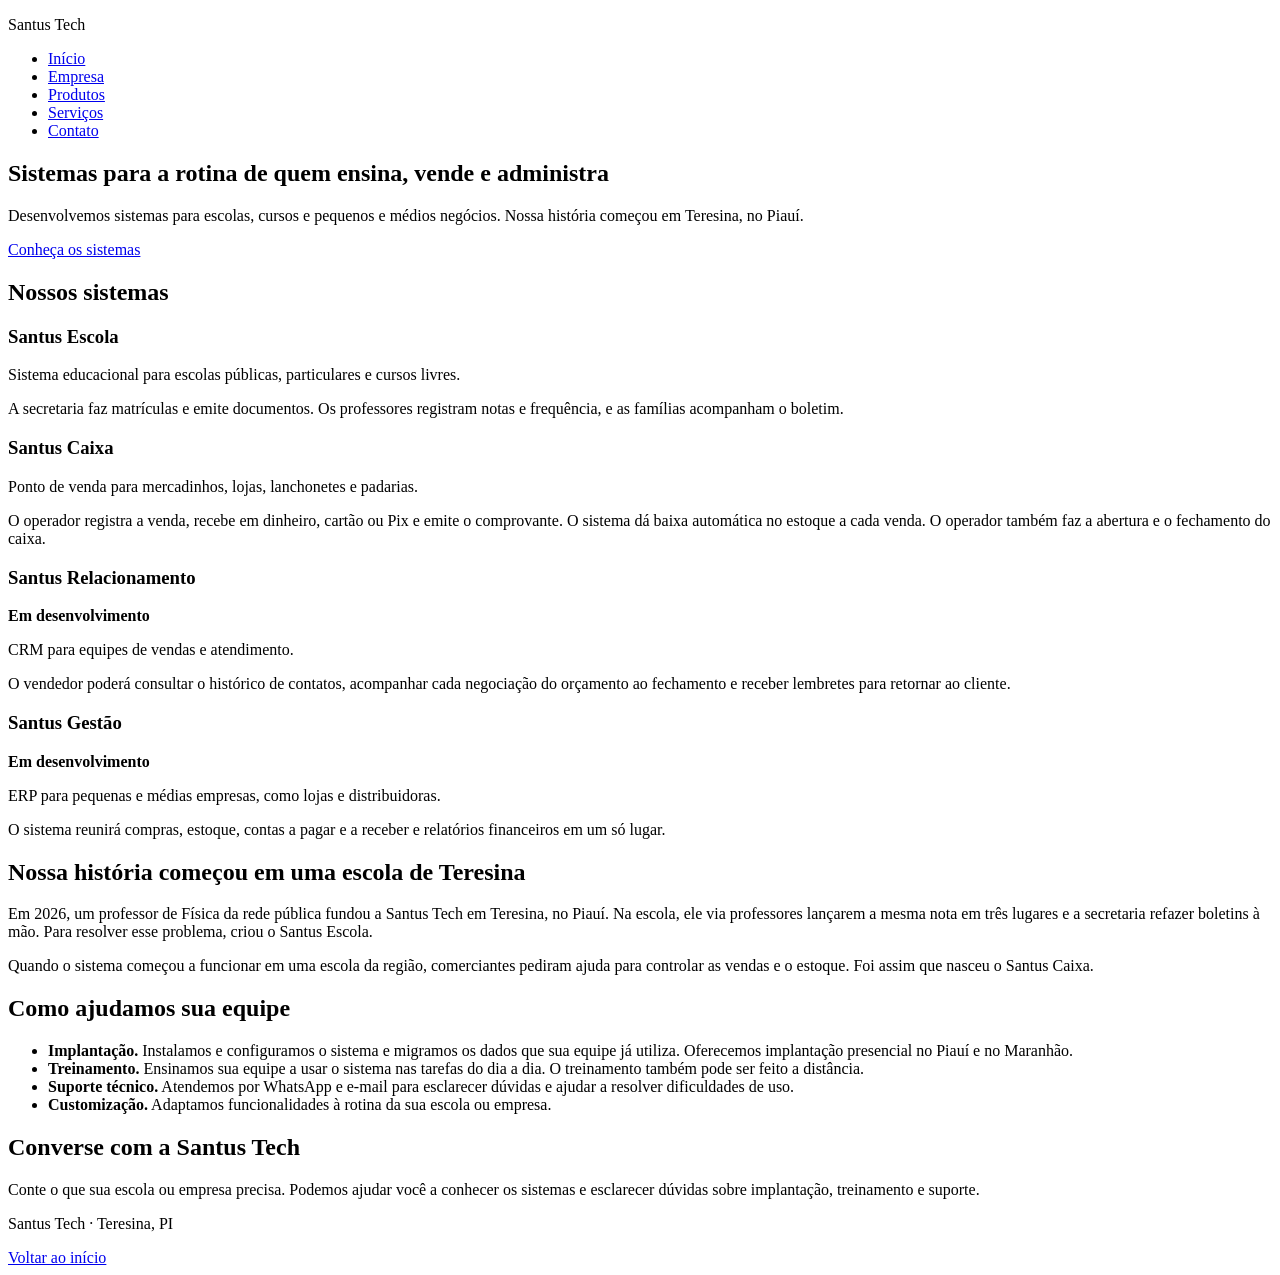
==== index.html @ ca10cbc4 "Cria estrutura HTML da página inicial da Santus Tech" ====
<!doctype html>
<html lang="pt-BR">
  <head>
    <meta charset="UTF-8" />
    <meta name="viewport" content="width=device-width, initial-scale=1.0" />
    <title>Santus Tech | Sistemas para escolas e empresas</title>
  </head>
  <body>
    <header>
      <p>Santus Tech</p>
      <nav aria-label="Menu principal">
        <ul>
          <li><a href="#inicio">Início</a></li>
          <li><a href="#empresa">Empresa</a></li>
          <li><a href="#produtos">Produtos</a></li>
          <li><a href="#servicos">Serviços</a></li>
          <li><a href="#contato">Contato</a></li>
        </ul>
      </nav>
    </header>

    <main>
      <section id="inicio">
        <h1>Sistemas para a rotina de quem ensina, vende e administra</h1>
        <p>
          Desenvolvemos sistemas para escolas, cursos e pequenos e médios
          negócios. Nossa história começou em Teresina, no Piauí.
        </p>
        <a href="#produtos">Conheça os sistemas</a>
      </section>

      <section id="produtos">
        <h2>Nossos sistemas</h2>

        <article>
          <h3>Santus Escola</h3>
          <p>
            Sistema educacional para escolas públicas, particulares e cursos
            livres.
          </p>
          <p>
            A secretaria faz matrículas e emite documentos. Os professores
            registram notas e frequência, e as famílias acompanham o boletim.
          </p>
        </article>

        <article>
          <h3>Santus Caixa</h3>
          <p>Ponto de venda para mercadinhos, lojas, lanchonetes e padarias.</p>
          <p>
            O operador registra a venda, recebe em dinheiro, cartão ou Pix e
            emite o comprovante. O sistema dá baixa automática no estoque a cada
            venda. O operador também faz a abertura e o fechamento do caixa.
          </p>
        </article>

        <article>
          <h3>Santus Relacionamento</h3>
          <p><strong>Em desenvolvimento</strong></p>
          <p>CRM para equipes de vendas e atendimento.</p>
          <p>
            O vendedor poderá consultar o histórico de contatos, acompanhar cada
            negociação do orçamento ao fechamento e receber lembretes para
            retornar ao cliente.
          </p>
        </article>

        <article>
          <h3>Santus Gestão</h3>
          <p><strong>Em desenvolvimento</strong></p>
          <p>
            ERP para pequenas e médias empresas, como lojas e distribuidoras.
          </p>
          <p>
            O sistema reunirá compras, estoque, contas a pagar e a receber e
            relatórios financeiros em um só lugar.
          </p>
        </article>
      </section>

      <section id="empresa">
        <h2>Nossa história começou em uma escola de Teresina</h2>
        <p>
          Em 2026, um professor de Física da rede pública fundou a Santus Tech
          em Teresina, no Piauí. Na escola, ele via professores lançarem a mesma
          nota em três lugares e a secretaria refazer boletins à mão. Para
          resolver esse problema, criou o Santus Escola.
        </p>
        <p>
          Quando o sistema começou a funcionar em uma escola da região,
          comerciantes pediram ajuda para controlar as vendas e o estoque. Foi
          assim que nasceu o Santus Caixa.
        </p>
      </section>

      <section id="servicos">
        <h2>Como ajudamos sua equipe</h2>
        <ul>
          <li>
            <strong>Implantação.</strong> Instalamos e configuramos o sistema e
            migramos os dados que sua equipe já utiliza. Oferecemos implantação
            presencial no Piauí e no Maranhão.
          </li>
          <li>
            <strong>Treinamento.</strong> Ensinamos sua equipe a usar o sistema
            nas tarefas do dia a dia. O treinamento também pode ser feito a
            distância.
          </li>
          <li>
            <strong>Suporte técnico.</strong> Atendemos por WhatsApp e e-mail
            para esclarecer dúvidas e ajudar a resolver dificuldades de uso.
          </li>
          <li>
            <strong>Customização.</strong> Adaptamos funcionalidades à rotina da
            sua escola ou empresa.
          </li>
        </ul>
      </section>
      <section id="contato">
        <h2>Converse com a Santus Tech</h2>
        <p>
          Conte o que sua escola ou empresa precisa. Podemos ajudar você a
          conhecer os sistemas e esclarecer dúvidas sobre implantação,
          treinamento e suporte.
        </p>
      </section>
    </main>
    <footer>
      <p>Santus Tech · Teresina, PI</p>
      <a href="#inicio">Voltar ao início</a>
    </footer>
  </body>
</html>
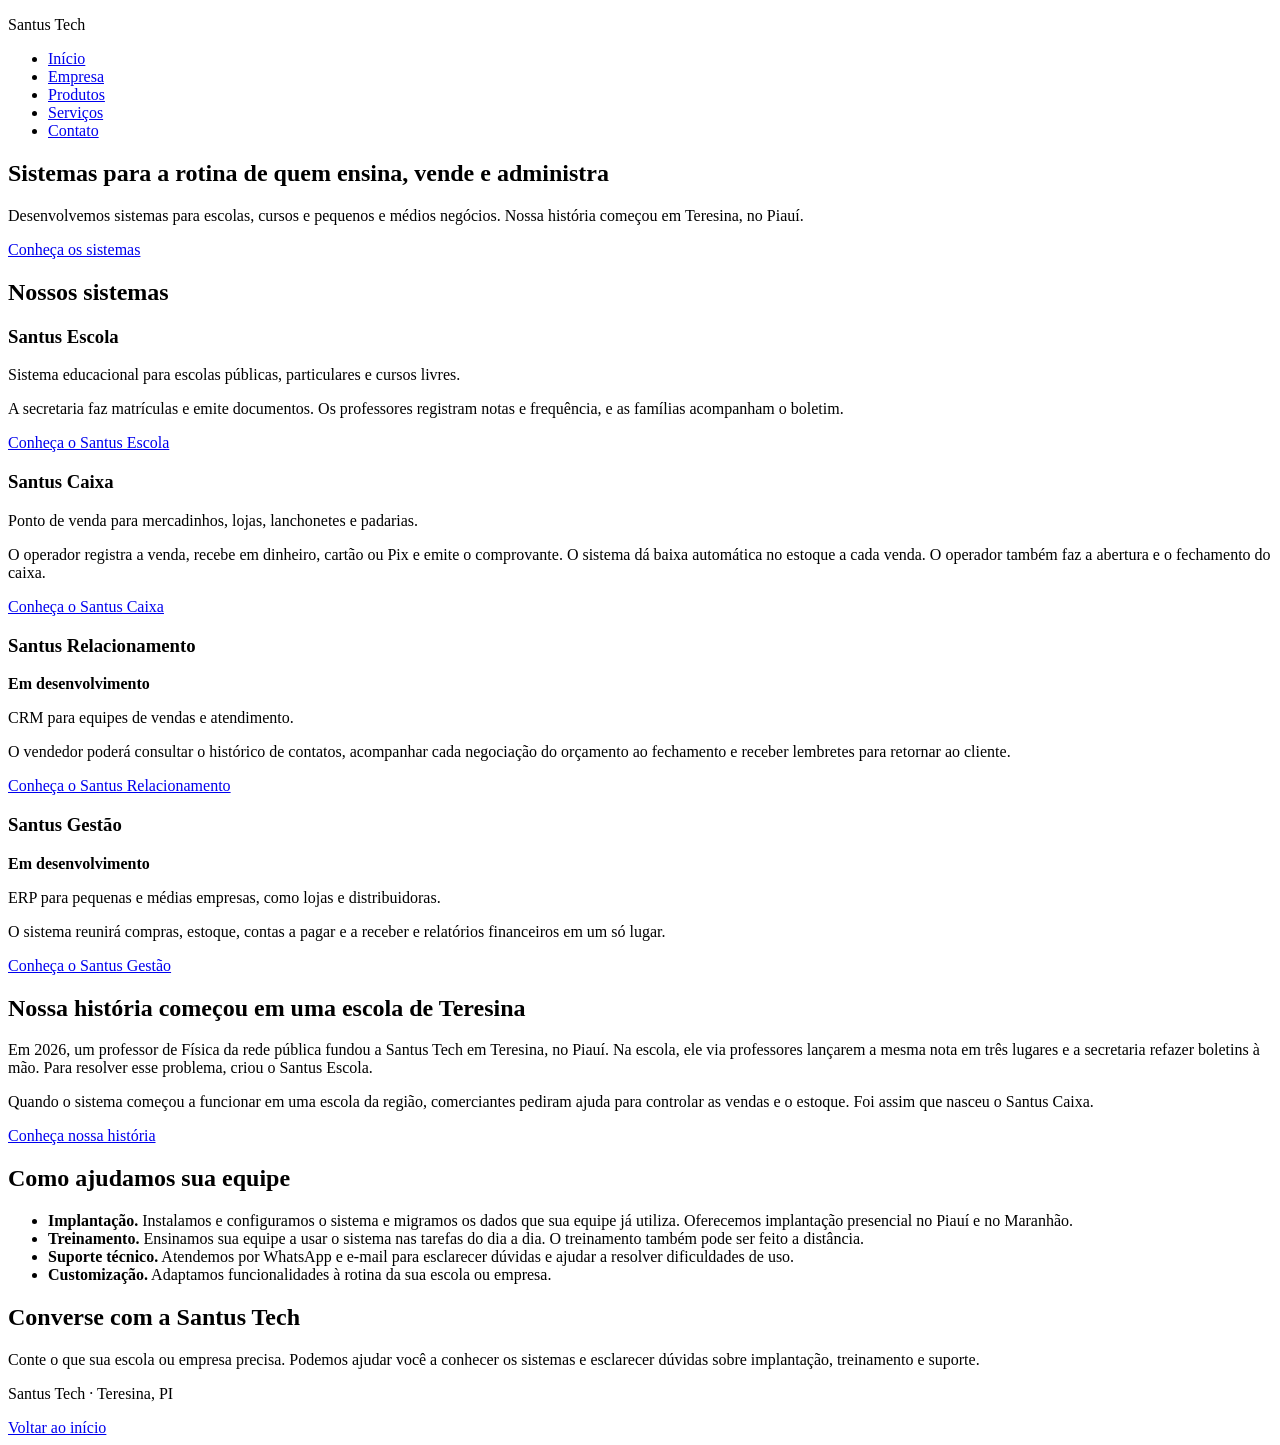
==== commit 352022c3: "Atualização dos html" ====
--- a/index.html
+++ b/index.html
@@ -11,7 +11,7 @@
       <nav aria-label="Menu principal">
         <ul>
           <li><a href="#inicio">Início</a></li>
-          <li><a href="#empresa">Empresa</a></li>
+          <li><a href="empresa.html">Empresa</a></li>
           <li><a href="#produtos">Produtos</a></li>
           <li><a href="#servicos">Serviços</a></li>
           <li><a href="#contato">Contato</a></li>
@@ -42,6 +42,7 @@
             A secretaria faz matrículas e emite documentos. Os professores
             registram notas e frequência, e as famílias acompanham o boletim.
           </p>
+          <a href="santus-escola.html">Conheça o Santus Escola</a>
         </article>
 
         <article>
@@ -52,6 +53,7 @@
             emite o comprovante. O sistema dá baixa automática no estoque a cada
             venda. O operador também faz a abertura e o fechamento do caixa.
           </p>
+          <a href="santus-caixa.html">Conheça o Santus Caixa</a>
         </article>
 
         <article>
@@ -63,6 +65,9 @@
             negociação do orçamento ao fechamento e receber lembretes para
             retornar ao cliente.
           </p>
+          <a href="santus-relacionamento.html"
+            >Conheça o Santus Relacionamento</a
+          >
         </article>
 
         <article>
@@ -75,6 +80,7 @@
             O sistema reunirá compras, estoque, contas a pagar e a receber e
             relatórios financeiros em um só lugar.
           </p>
+          <a href="santus-gestao.html">Conheça o Santus Gestão</a>
         </article>
       </section>
 
@@ -91,6 +97,7 @@
           comerciantes pediram ajuda para controlar as vendas e o estoque. Foi
           assim que nasceu o Santus Caixa.
         </p>
+        <a href="empresa.html">Conheça nossa história</a>
       </section>
 
       <section id="servicos">
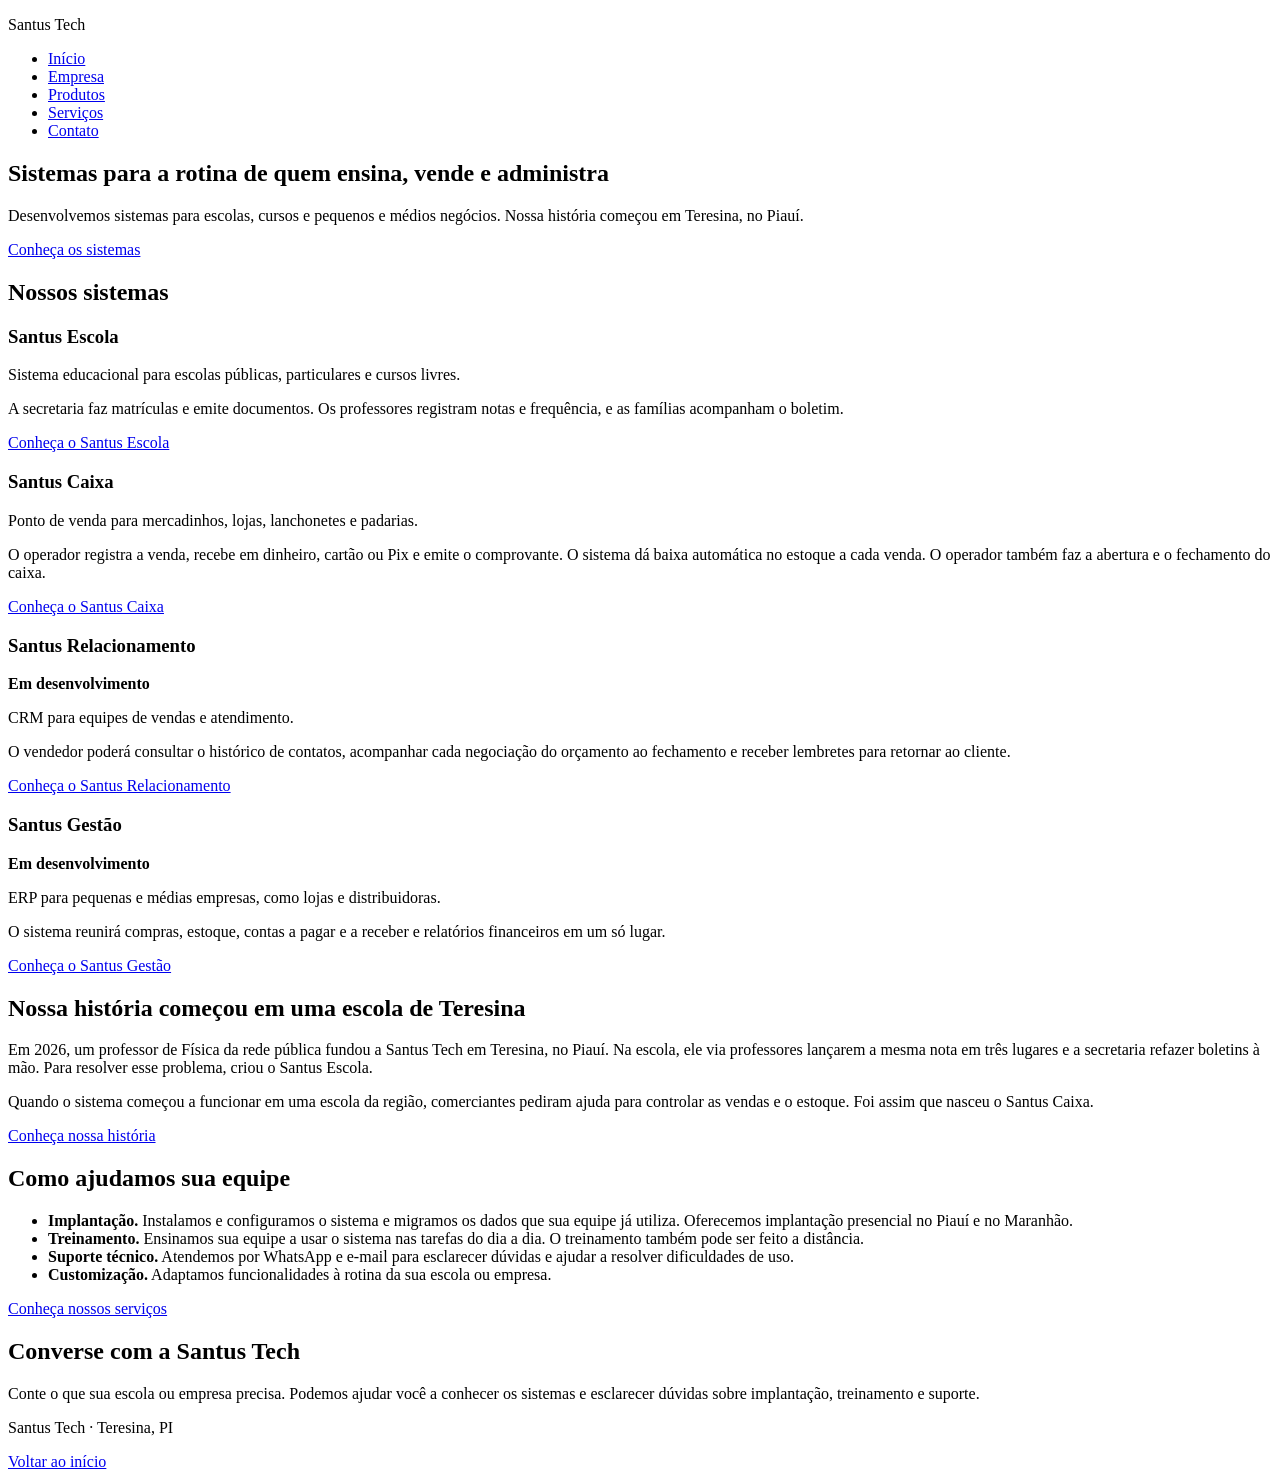
==== commit 6d607080: "Atualização das paginas html" ====
--- a/index.html
+++ b/index.html
@@ -13,7 +13,7 @@
           <li><a href="#inicio">Início</a></li>
           <li><a href="empresa.html">Empresa</a></li>
           <li><a href="#produtos">Produtos</a></li>
-          <li><a href="#servicos">Serviços</a></li>
+          <li><a href="servicos.html">Serviços</a></li>
           <li><a href="#contato">Contato</a></li>
         </ul>
       </nav>
@@ -122,6 +122,7 @@
             sua escola ou empresa.
           </li>
         </ul>
+        <a href="servicos.html">Conheça nossos serviços</a>
       </section>
       <section id="contato">
         <h2>Converse com a Santus Tech</h2>
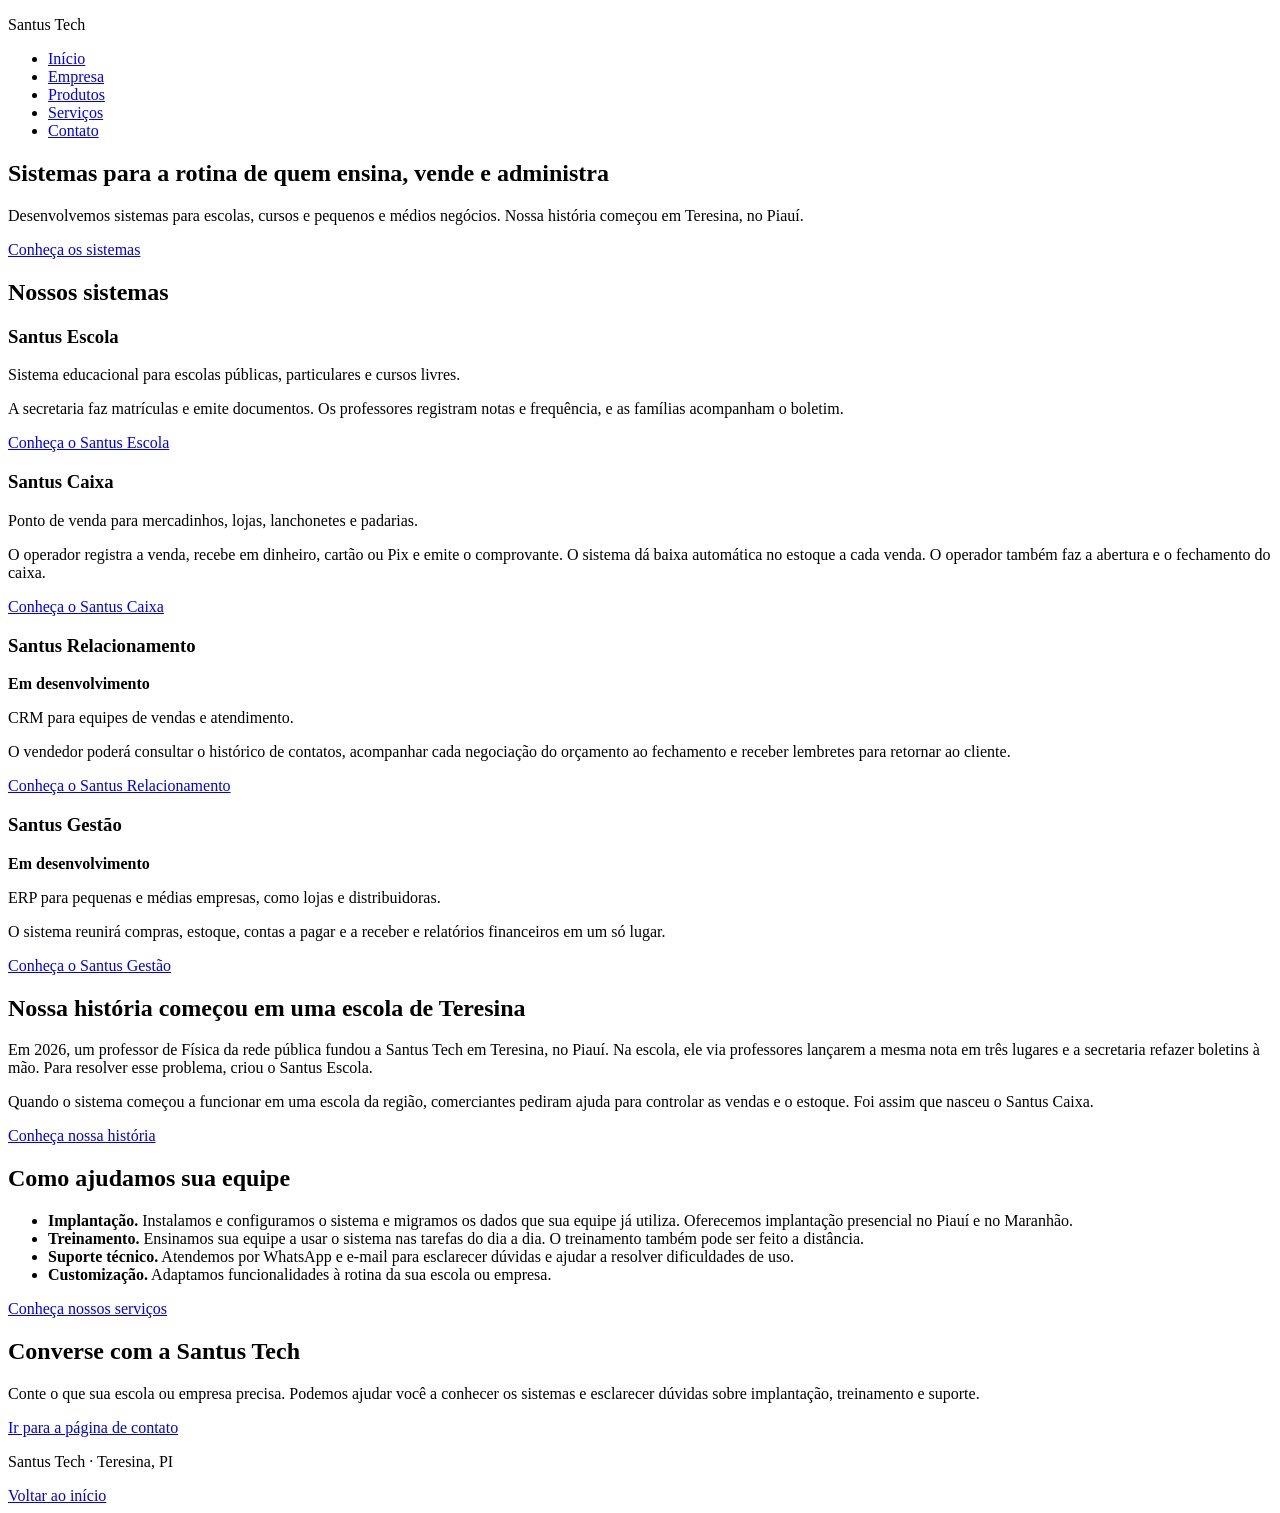
==== commit 383c4b0a: "Atualização das páginas do html" ====
--- a/index.html
+++ b/index.html
@@ -12,9 +12,9 @@
         <ul>
           <li><a href="#inicio">Início</a></li>
           <li><a href="empresa.html">Empresa</a></li>
-          <li><a href="#produtos">Produtos</a></li>
+          <li><a href="produtos.html">Produtos</a></li>
           <li><a href="servicos.html">Serviços</a></li>
-          <li><a href="#contato">Contato</a></li>
+          <li><a href="contato.html">Contato</a></li>
         </ul>
       </nav>
     </header>
@@ -131,6 +131,7 @@
           conhecer os sistemas e esclarecer dúvidas sobre implantação,
           treinamento e suporte.
         </p>
+        <a href="contato.html">Ir para a página de contato</a>
       </section>
     </main>
     <footer>
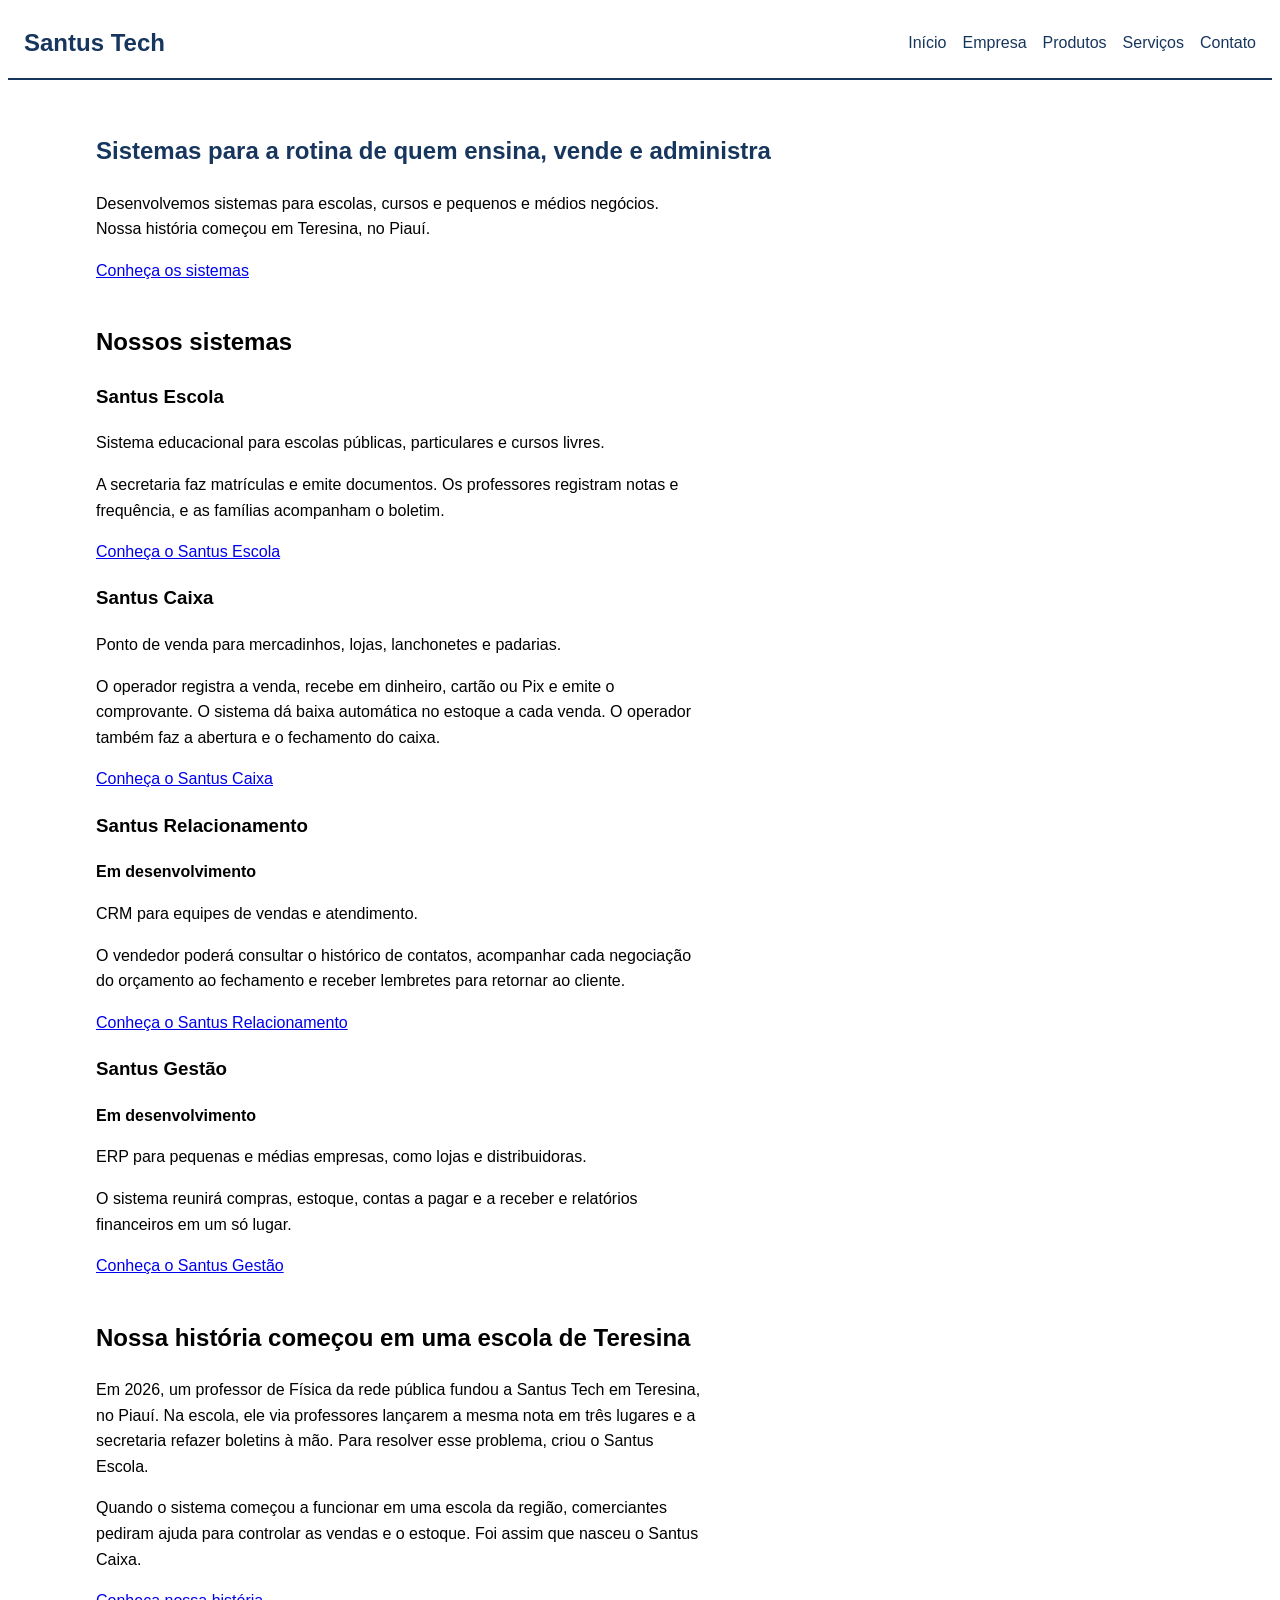
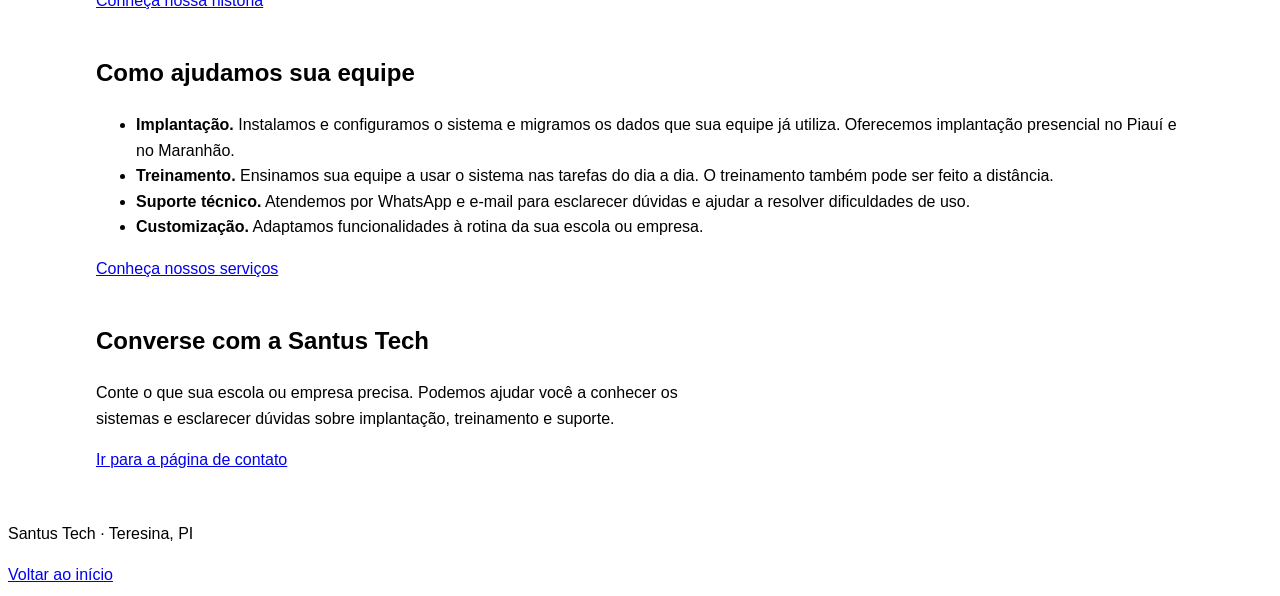
==== commit 4a13a50d: "Atualização css" ====
--- a/index.html
+++ b/index.html
@@ -4,6 +4,7 @@
     <meta charset="UTF-8" />
     <meta name="viewport" content="width=device-width, initial-scale=1.0" />
     <title>Santus Tech | Sistemas para escolas e empresas</title>
+    <link rel="stylesheet" href="css/estilos.css" />
   </head>
   <body>
     <header>
--- a/css/estilos.css
+++ b/css/estilos.css
@@ -0,0 +1,73 @@
+body {
+  font-family: 'Inter', Arial, sans-serif;
+  line-height: 1.6;
+}
+
+h1 {
+  color: #17365d;
+}
+
+header {
+  display: flex;
+  align-items: center;
+  justify-content: space-between;
+  flex-wrap: wrap;
+  gap: 1rem 2rem;
+  padding: 1rem;
+  border-bottom: 2px solid #17365d;
+}
+
+header > p {
+  margin: 0;
+  color: #17365d;
+  font-size: 1.5rem;
+  font-weight: 700;
+}
+
+header > p a {
+  color: inherit;
+  text-decoration: none;
+}
+
+header nav ul {
+  display: flex;
+  flex-wrap: wrap;
+  align-items: center;
+  gap: 0.5rem 1rem;
+  margin: 0;
+  padding: 0;
+  list-style: none;
+}
+
+header nav a {
+  display: inline-block;
+  padding: 0.25rem 0;
+  color: #17365d;
+  text-decoration: none;
+}
+
+header nav a:hover,
+header nav a[aria-current='page'] {
+  text-decoration: underline;
+  text-underline-offset: 0.25em;
+}
+
+header a:focus-visible {
+  outline: 2px solid #17365d;
+  outline-offset: 3px;
+}
+
+main {
+  box-sizing: border-box;
+  max-width: 70rem;
+  margin-inline: auto;
+  padding: 2rem 1rem;
+}
+
+main p {
+  max-width: 68ch;
+}
+
+main section + section {
+  margin-block-start: 2.5rem;
+}
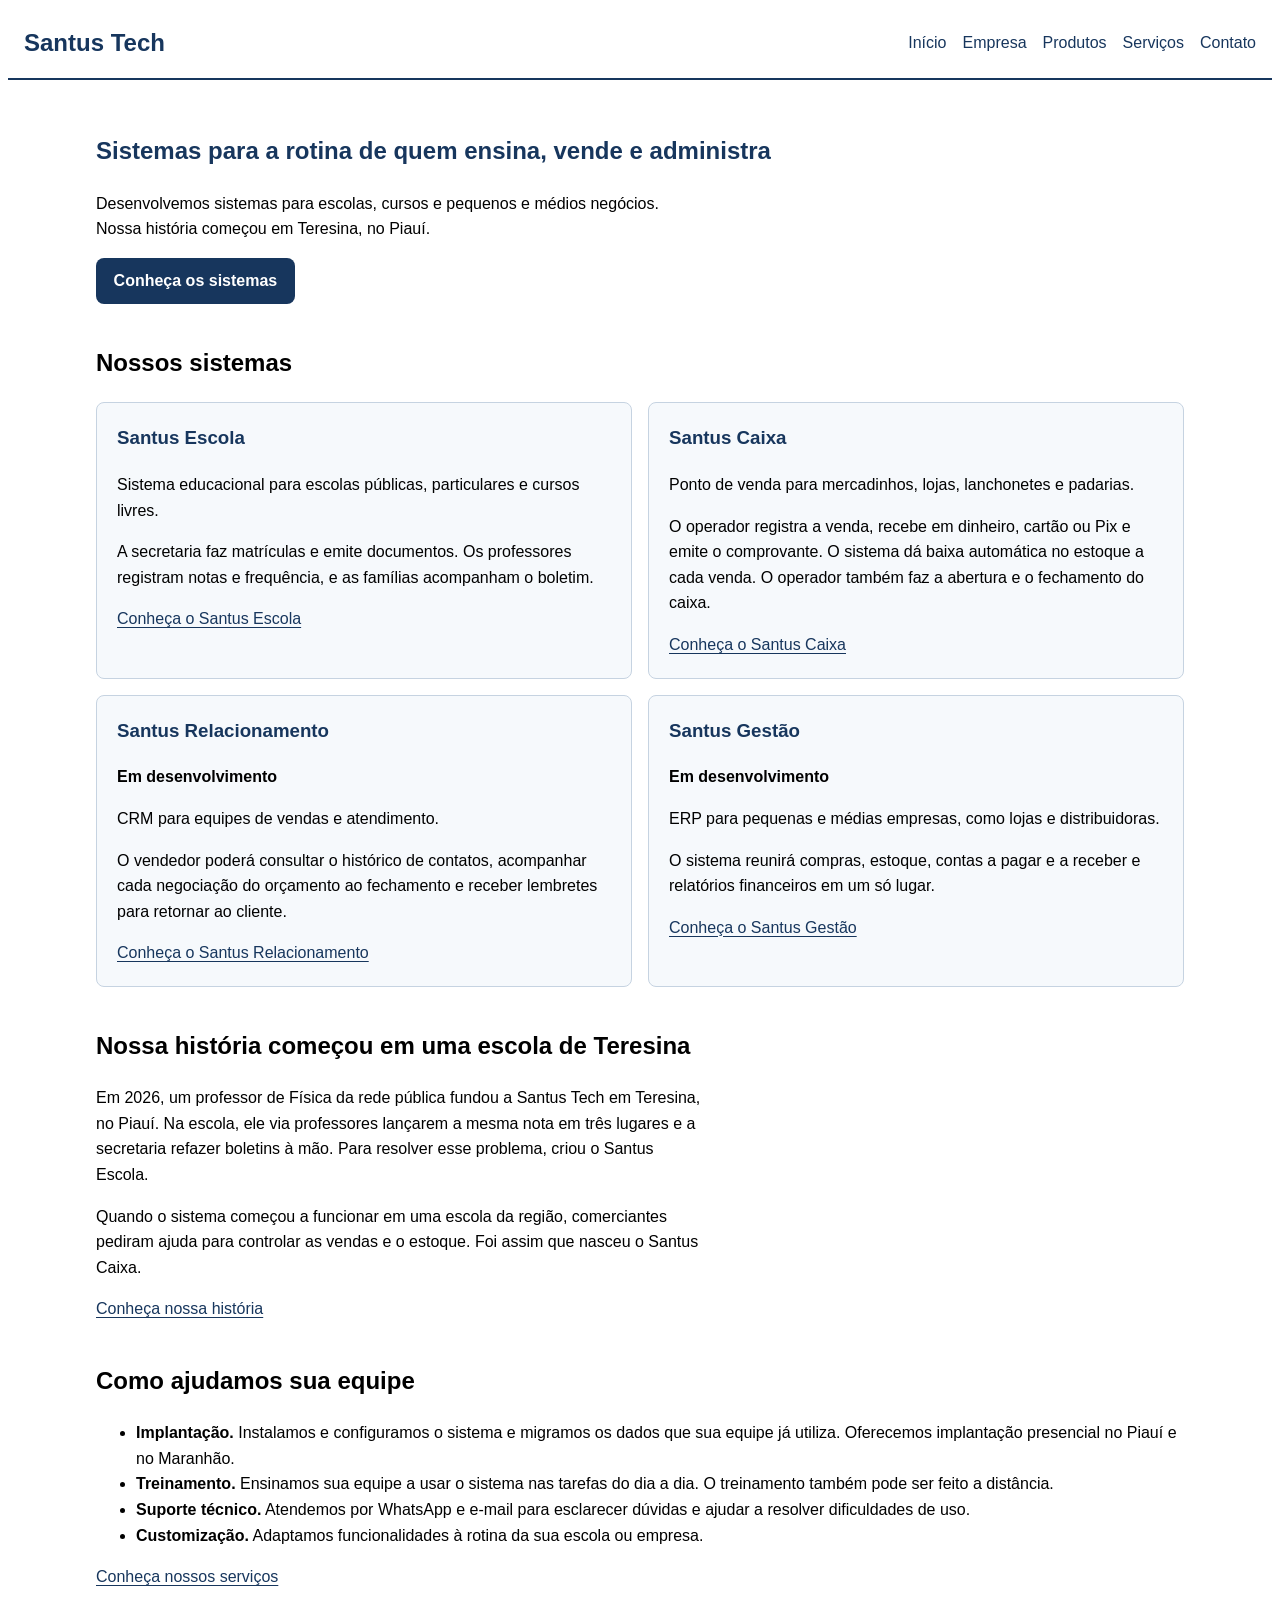
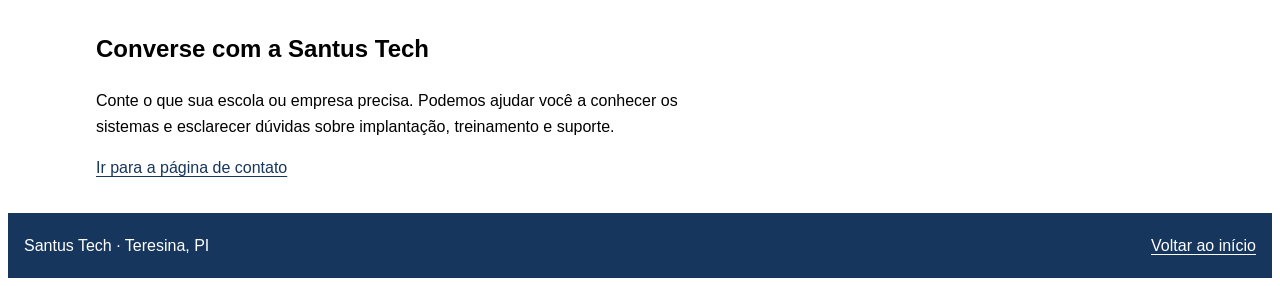
==== commit 590a698a: "Atualização das páginas com butões" ====
--- a/index.html
+++ b/index.html
@@ -7,7 +7,7 @@
     <link rel="stylesheet" href="css/estilos.css" />
   </head>
   <body>
-    <header>
+    <header id="inicio">
       <p>Santus Tech</p>
       <nav aria-label="Menu principal">
         <ul>
@@ -21,68 +21,72 @@
     </header>
 
     <main>
-      <section id="inicio">
+      <section>
         <h1>Sistemas para a rotina de quem ensina, vende e administra</h1>
         <p>
           Desenvolvemos sistemas para escolas, cursos e pequenos e médios
           negócios. Nossa história começou em Teresina, no Piauí.
         </p>
-        <a href="#produtos">Conheça os sistemas</a>
+        <a class="botao-principal" href="#produtos">Conheça os sistemas</a>
       </section>
 
       <section id="produtos">
         <h2>Nossos sistemas</h2>
+        <div class="grade-produtos">
+          <article>
+            <h3>Santus Escola</h3>
+            <p>
+              Sistema educacional para escolas públicas, particulares e cursos
+              livres.
+            </p>
+            <p>
+              A secretaria faz matrículas e emite documentos. Os professores
+              registram notas e frequência, e as famílias acompanham o boletim.
+            </p>
+            <a href="santus-escola.html">Conheça o Santus Escola</a>
+          </article>
 
-        <article>
-          <h3>Santus Escola</h3>
-          <p>
-            Sistema educacional para escolas públicas, particulares e cursos
-            livres.
-          </p>
-          <p>
-            A secretaria faz matrículas e emite documentos. Os professores
-            registram notas e frequência, e as famílias acompanham o boletim.
-          </p>
-          <a href="santus-escola.html">Conheça o Santus Escola</a>
-        </article>
+          <article>
+            <h3>Santus Caixa</h3>
+            <p>
+              Ponto de venda para mercadinhos, lojas, lanchonetes e padarias.
+            </p>
+            <p>
+              O operador registra a venda, recebe em dinheiro, cartão ou Pix e
+              emite o comprovante. O sistema dá baixa automática no estoque a
+              cada venda. O operador também faz a abertura e o fechamento do
+              caixa.
+            </p>
+            <a href="santus-caixa.html">Conheça o Santus Caixa</a>
+          </article>
 
-        <article>
-          <h3>Santus Caixa</h3>
-          <p>Ponto de venda para mercadinhos, lojas, lanchonetes e padarias.</p>
-          <p>
-            O operador registra a venda, recebe em dinheiro, cartão ou Pix e
-            emite o comprovante. O sistema dá baixa automática no estoque a cada
-            venda. O operador também faz a abertura e o fechamento do caixa.
-          </p>
-          <a href="santus-caixa.html">Conheça o Santus Caixa</a>
-        </article>
+          <article>
+            <h3>Santus Relacionamento</h3>
+            <p><strong>Em desenvolvimento</strong></p>
+            <p>CRM para equipes de vendas e atendimento.</p>
+            <p>
+              O vendedor poderá consultar o histórico de contatos, acompanhar
+              cada negociação do orçamento ao fechamento e receber lembretes
+              para retornar ao cliente.
+            </p>
+            <a href="santus-relacionamento.html"
+              >Conheça o Santus Relacionamento</a
+            >
+          </article>
 
-        <article>
-          <h3>Santus Relacionamento</h3>
-          <p><strong>Em desenvolvimento</strong></p>
-          <p>CRM para equipes de vendas e atendimento.</p>
-          <p>
-            O vendedor poderá consultar o histórico de contatos, acompanhar cada
-            negociação do orçamento ao fechamento e receber lembretes para
-            retornar ao cliente.
-          </p>
-          <a href="santus-relacionamento.html"
-            >Conheça o Santus Relacionamento</a
-          >
-        </article>
-
-        <article>
-          <h3>Santus Gestão</h3>
-          <p><strong>Em desenvolvimento</strong></p>
-          <p>
-            ERP para pequenas e médias empresas, como lojas e distribuidoras.
-          </p>
-          <p>
-            O sistema reunirá compras, estoque, contas a pagar e a receber e
-            relatórios financeiros em um só lugar.
-          </p>
-          <a href="santus-gestao.html">Conheça o Santus Gestão</a>
-        </article>
+          <article>
+            <h3>Santus Gestão</h3>
+            <p><strong>Em desenvolvimento</strong></p>
+            <p>
+              ERP para pequenas e médias empresas, como lojas e distribuidoras.
+            </p>
+            <p>
+              O sistema reunirá compras, estoque, contas a pagar e a receber e
+              relatórios financeiros em um só lugar.
+            </p>
+            <a href="santus-gestao.html">Conheça o Santus Gestão</a>
+          </article>
+        </div>
       </section>
 
       <section id="empresa">
--- a/css/estilos.css
+++ b/css/estilos.css
@@ -71,3 +71,86 @@
 main section + section {
   margin-block-start: 2.5rem;
 }
+.grade-produtos {
+  display: grid;
+  grid-template-columns: 1fr;
+  gap: 1rem;
+}
+
+.grade-produtos > article {
+  padding: 1.25rem;
+  border: 1px solid #c6d3e1;
+  border-radius: 0.5rem;
+  background-color: #f6f9fc;
+}
+
+.grade-produtos h2,
+.grade-produtos h3 {
+  margin-top: 0;
+  color: #17365d;
+}
+
+@media (min-width: 48rem) {
+  .grade-produtos {
+    grid-template-columns: 1fr 1fr;
+  }
+}
+
+main a {
+  color: #17365d;
+  text-decoration: underline;
+  text-underline-offset: 0.2em;
+}
+
+main a:hover {
+  text-decoration-thickness: 2px;
+}
+
+main a:focus-visible {
+  outline: 2px solid #17365d;
+  outline-offset: 3px;
+}
+
+.botao-principal {
+  display: inline-block;
+  padding: 0.65rem 1.1rem;
+  border-radius: 0.5rem;
+  background-color: #17365d;
+  color: #fff;
+  font-weight: 700;
+  text-decoration: none;
+}
+
+.botao-principal:hover {
+  background-color: #244c78;
+}
+
+footer {
+  display: flex;
+  align-items: center;
+  justify-content: space-between;
+  flex-wrap: wrap;
+  gap: 0.75rem 1.5rem;
+  padding: 1.25rem 1rem;
+  background-color: #17365d;
+  color: #fff;
+}
+
+footer p {
+  margin: 0;
+}
+
+footer a {
+  color: inherit;
+  text-decoration: underline;
+  text-underline-offset: 0.2em;
+}
+
+footer a:hover {
+  text-decoration-thickness: 2px;
+}
+
+footer a:focus-visible {
+  outline: 2px solid currentColor;
+  outline-offset: 3px;
+}
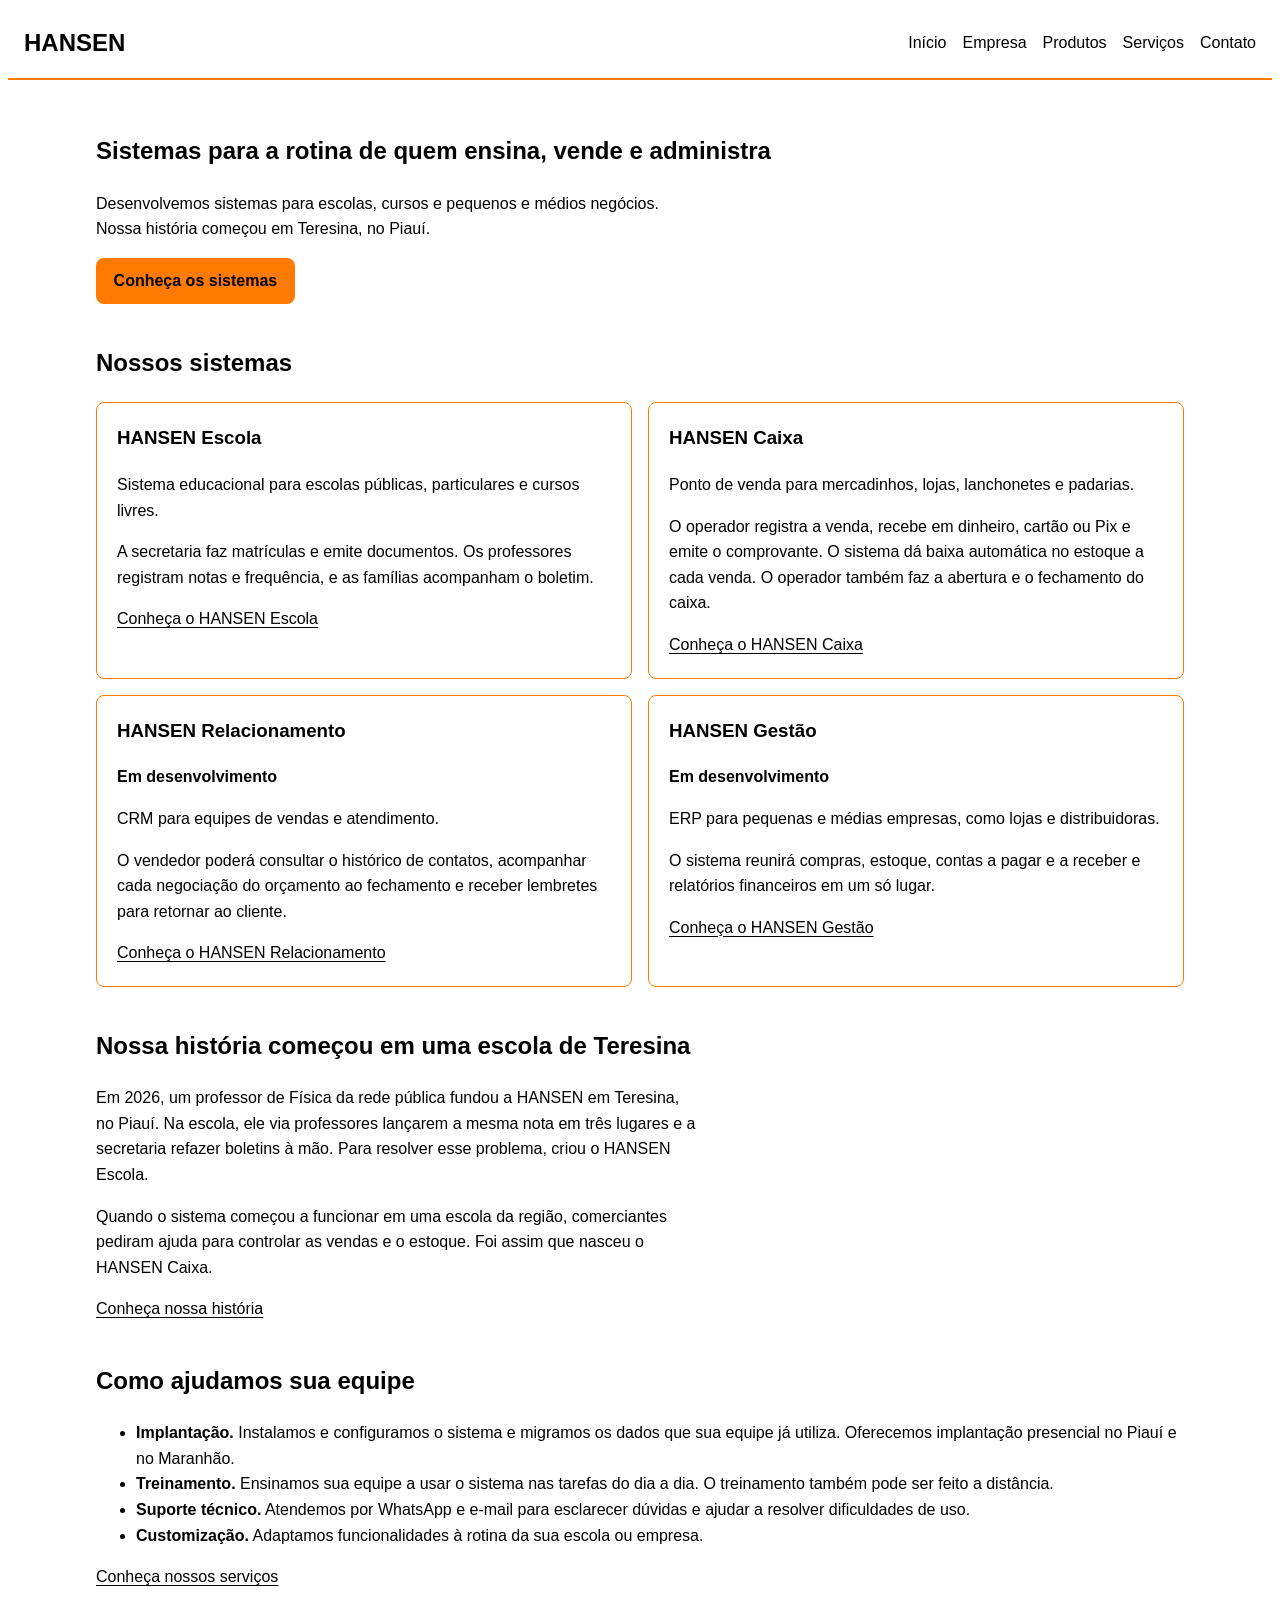
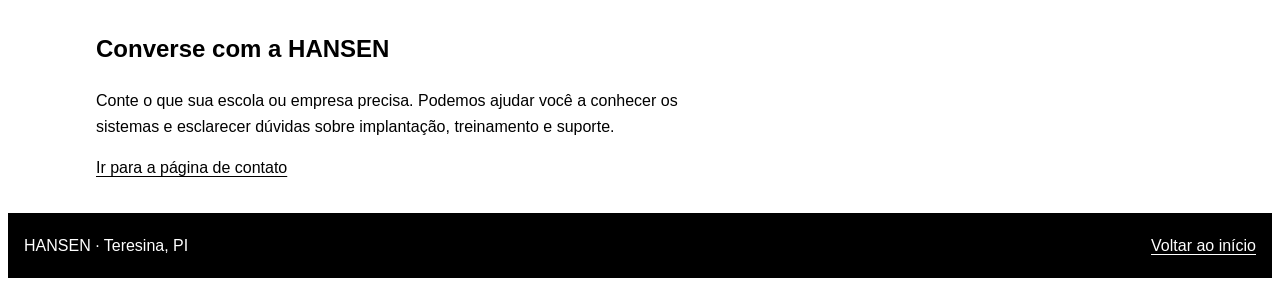
==== commit 9c6f505f: "Atualização do nome e cores" ====
--- a/index.html
+++ b/index.html
@@ -3,13 +3,26 @@
   <head>
     <meta charset="UTF-8" />
     <meta name="viewport" content="width=device-width, initial-scale=1.0" />
-    <title>Santus Tech | Sistemas para escolas e empresas</title>
+    <title>HANSEN | Sistemas para escolas e empresas</title>
+    <meta
+      name="description"
+      content="Conheça a HANSEN, de Teresina. Sistemas para escolas e empresas, com implantação, treinamento, suporte e customização."
+    />
     <link rel="stylesheet" href="css/estilos.css" />
+    <script src="js/menu.js" defer></script>
   </head>
   <body>
     <header id="inicio">
-      <p>Santus Tech</p>
-      <nav aria-label="Menu principal">
+      <p>HANSEN</p>
+      <button
+        class="botao-menu"
+        type="button"
+        aria-controls="menu-principal"
+        aria-expanded="false"
+      >
+        Abrir menu
+      </button>
+      <nav id="menu-principal" aria-label="Menu principal">
         <ul>
           <li><a href="#inicio">Início</a></li>
           <li><a href="empresa.html">Empresa</a></li>
@@ -34,7 +47,7 @@
         <h2>Nossos sistemas</h2>
         <div class="grade-produtos">
           <article>
-            <h3>Santus Escola</h3>
+            <h3>HANSEN Escola</h3>
             <p>
               Sistema educacional para escolas públicas, particulares e cursos
               livres.
@@ -43,11 +56,11 @@
               A secretaria faz matrículas e emite documentos. Os professores
               registram notas e frequência, e as famílias acompanham o boletim.
             </p>
-            <a href="santus-escola.html">Conheça o Santus Escola</a>
+            <a href="hansen-escola.html">Conheça o HANSEN Escola</a>
           </article>
 
           <article>
-            <h3>Santus Caixa</h3>
+            <h3>HANSEN Caixa</h3>
             <p>
               Ponto de venda para mercadinhos, lojas, lanchonetes e padarias.
             </p>
@@ -57,11 +70,11 @@
               cada venda. O operador também faz a abertura e o fechamento do
               caixa.
             </p>
-            <a href="santus-caixa.html">Conheça o Santus Caixa</a>
+            <a href="hansen-caixa.html">Conheça o HANSEN Caixa</a>
           </article>
 
           <article>
-            <h3>Santus Relacionamento</h3>
+            <h3>HANSEN Relacionamento</h3>
             <p><strong>Em desenvolvimento</strong></p>
             <p>CRM para equipes de vendas e atendimento.</p>
             <p>
@@ -69,13 +82,13 @@
               cada negociação do orçamento ao fechamento e receber lembretes
               para retornar ao cliente.
             </p>
-            <a href="santus-relacionamento.html"
-              >Conheça o Santus Relacionamento</a
+            <a href="hansen-relacionamento.html"
+              >Conheça o HANSEN Relacionamento</a
             >
           </article>
 
           <article>
-            <h3>Santus Gestão</h3>
+            <h3>HANSEN Gestão</h3>
             <p><strong>Em desenvolvimento</strong></p>
             <p>
               ERP para pequenas e médias empresas, como lojas e distribuidoras.
@@ -84,7 +97,7 @@
               O sistema reunirá compras, estoque, contas a pagar e a receber e
               relatórios financeiros em um só lugar.
             </p>
-            <a href="santus-gestao.html">Conheça o Santus Gestão</a>
+            <a href="hansen-gestao.html">Conheça o HANSEN Gestão</a>
           </article>
         </div>
       </section>
@@ -92,15 +105,15 @@
       <section id="empresa">
         <h2>Nossa história começou em uma escola de Teresina</h2>
         <p>
-          Em 2026, um professor de Física da rede pública fundou a Santus Tech
+          Em 2026, um professor de Física da rede pública fundou a HANSEN
           em Teresina, no Piauí. Na escola, ele via professores lançarem a mesma
           nota em três lugares e a secretaria refazer boletins à mão. Para
-          resolver esse problema, criou o Santus Escola.
+          resolver esse problema, criou o HANSEN Escola.
         </p>
         <p>
           Quando o sistema começou a funcionar em uma escola da região,
           comerciantes pediram ajuda para controlar as vendas e o estoque. Foi
-          assim que nasceu o Santus Caixa.
+          assim que nasceu o HANSEN Caixa.
         </p>
         <a href="empresa.html">Conheça nossa história</a>
       </section>
@@ -130,7 +143,7 @@
         <a href="servicos.html">Conheça nossos serviços</a>
       </section>
       <section id="contato">
-        <h2>Converse com a Santus Tech</h2>
+        <h2>Converse com a HANSEN</h2>
         <p>
           Conte o que sua escola ou empresa precisa. Podemos ajudar você a
           conhecer os sistemas e esclarecer dúvidas sobre implantação,
@@ -140,7 +153,7 @@
       </section>
     </main>
     <footer>
-      <p>Santus Tech · Teresina, PI</p>
+      <p>HANSEN · Teresina, PI</p>
       <a href="#inicio">Voltar ao início</a>
     </footer>
   </body>
--- a/css/estilos.css
+++ b/css/estilos.css
@@ -1,10 +1,18 @@
+:root {
+  --cor-laranja: #ff7a00;
+  --cor-preta: #000;
+  --cor-branca: #fff;
+}
+
 body {
   font-family: 'Inter', Arial, sans-serif;
   line-height: 1.6;
+  background-color: var(--cor-branca);
+  color: var(--cor-preta);
 }
 
 h1 {
-  color: #17365d;
+  color: var(--cor-preta);
 }
 
 header {
@@ -14,12 +22,12 @@
   flex-wrap: wrap;
   gap: 1rem 2rem;
   padding: 1rem;
-  border-bottom: 2px solid #17365d;
+  border-bottom: 2px solid var(--cor-laranja);
 }
 
 header > p {
   margin: 0;
-  color: #17365d;
+  color: var(--cor-preta);
   font-size: 1.5rem;
   font-weight: 700;
 }
@@ -42,7 +50,7 @@
 header nav a {
   display: inline-block;
   padding: 0.25rem 0;
-  color: #17365d;
+  color: var(--cor-preta);
   text-decoration: none;
 }
 
@@ -50,10 +58,12 @@
 header nav a[aria-current='page'] {
   text-decoration: underline;
   text-underline-offset: 0.25em;
+  text-decoration-color: var(--cor-laranja);
+  text-decoration-thickness: 2px;
 }
 
 header a:focus-visible {
-  outline: 2px solid #17365d;
+  outline: 2px solid var(--cor-preta);
   outline-offset: 3px;
 }
 
@@ -79,15 +89,15 @@
 
 .grade-produtos > article {
   padding: 1.25rem;
-  border: 1px solid #c6d3e1;
+  border: 1px solid var(--cor-laranja);
   border-radius: 0.5rem;
-  background-color: #f6f9fc;
+  background-color: var(--cor-branca);
 }
 
 .grade-produtos h2,
 .grade-produtos h3 {
   margin-top: 0;
-  color: #17365d;
+  color: var(--cor-preta);
 }
 
 @media (min-width: 48rem) {
@@ -97,17 +107,18 @@
 }
 
 main a {
-  color: #17365d;
+  color: var(--cor-preta);
   text-decoration: underline;
   text-underline-offset: 0.2em;
 }
 
 main a:hover {
   text-decoration-thickness: 2px;
+  text-decoration-color: var(--cor-laranja);
 }
 
 main a:focus-visible {
-  outline: 2px solid #17365d;
+  outline: 2px solid var(--cor-preta);
   outline-offset: 3px;
 }
 
@@ -115,14 +126,15 @@
   display: inline-block;
   padding: 0.65rem 1.1rem;
   border-radius: 0.5rem;
-  background-color: #17365d;
-  color: #fff;
+  background-color: var(--cor-laranja);
+  color: var(--cor-preta);
   font-weight: 700;
   text-decoration: none;
 }
 
 .botao-principal:hover {
-  background-color: #244c78;
+  background-color: var(--cor-preta);
+  color: var(--cor-branca);
 }
 
 footer {
@@ -132,8 +144,8 @@
   flex-wrap: wrap;
   gap: 0.75rem 1.5rem;
   padding: 1.25rem 1rem;
-  background-color: #17365d;
-  color: #fff;
+  background-color: var(--cor-preta);
+  color: var(--cor-branca);
 }
 
 footer p {
@@ -148,9 +160,55 @@
 
 footer a:hover {
   text-decoration-thickness: 2px;
+  color: var(--cor-laranja);
 }
 
 footer a:focus-visible {
   outline: 2px solid currentColor;
   outline-offset: 3px;
 }
+
+.botao-menu {
+  display: none;
+  padding: 0.6rem 0.9rem;
+  border: 1px solid var(--cor-preta);
+  border-radius: 0.5rem;
+  background-color: var(--cor-laranja);
+  color: var(--cor-preta);
+  font: inherit;
+  cursor: pointer;
+}
+
+.botao-menu:hover {
+  background-color: var(--cor-preta);
+  color: var(--cor-branca);
+}
+
+.botao-menu:focus-visible {
+  outline: 2px solid var(--cor-preta);
+  outline-offset: 3px;
+}
+
+@media (max-width: 47.99rem) {
+  .menu-pronto .botao-menu {
+    display: inline-block;
+  }
+
+  .menu-pronto nav {
+    width: 100%;
+  }
+
+  .menu-pronto nav ul {
+    flex-direction: column;
+    align-items: stretch;
+  }
+
+  .menu-pronto nav a {
+    display: block;
+    padding: 0.6rem;
+  }
+
+  .menu-pronto .botao-menu[aria-expanded='false'] + nav {
+    display: none;
+  }
+}
